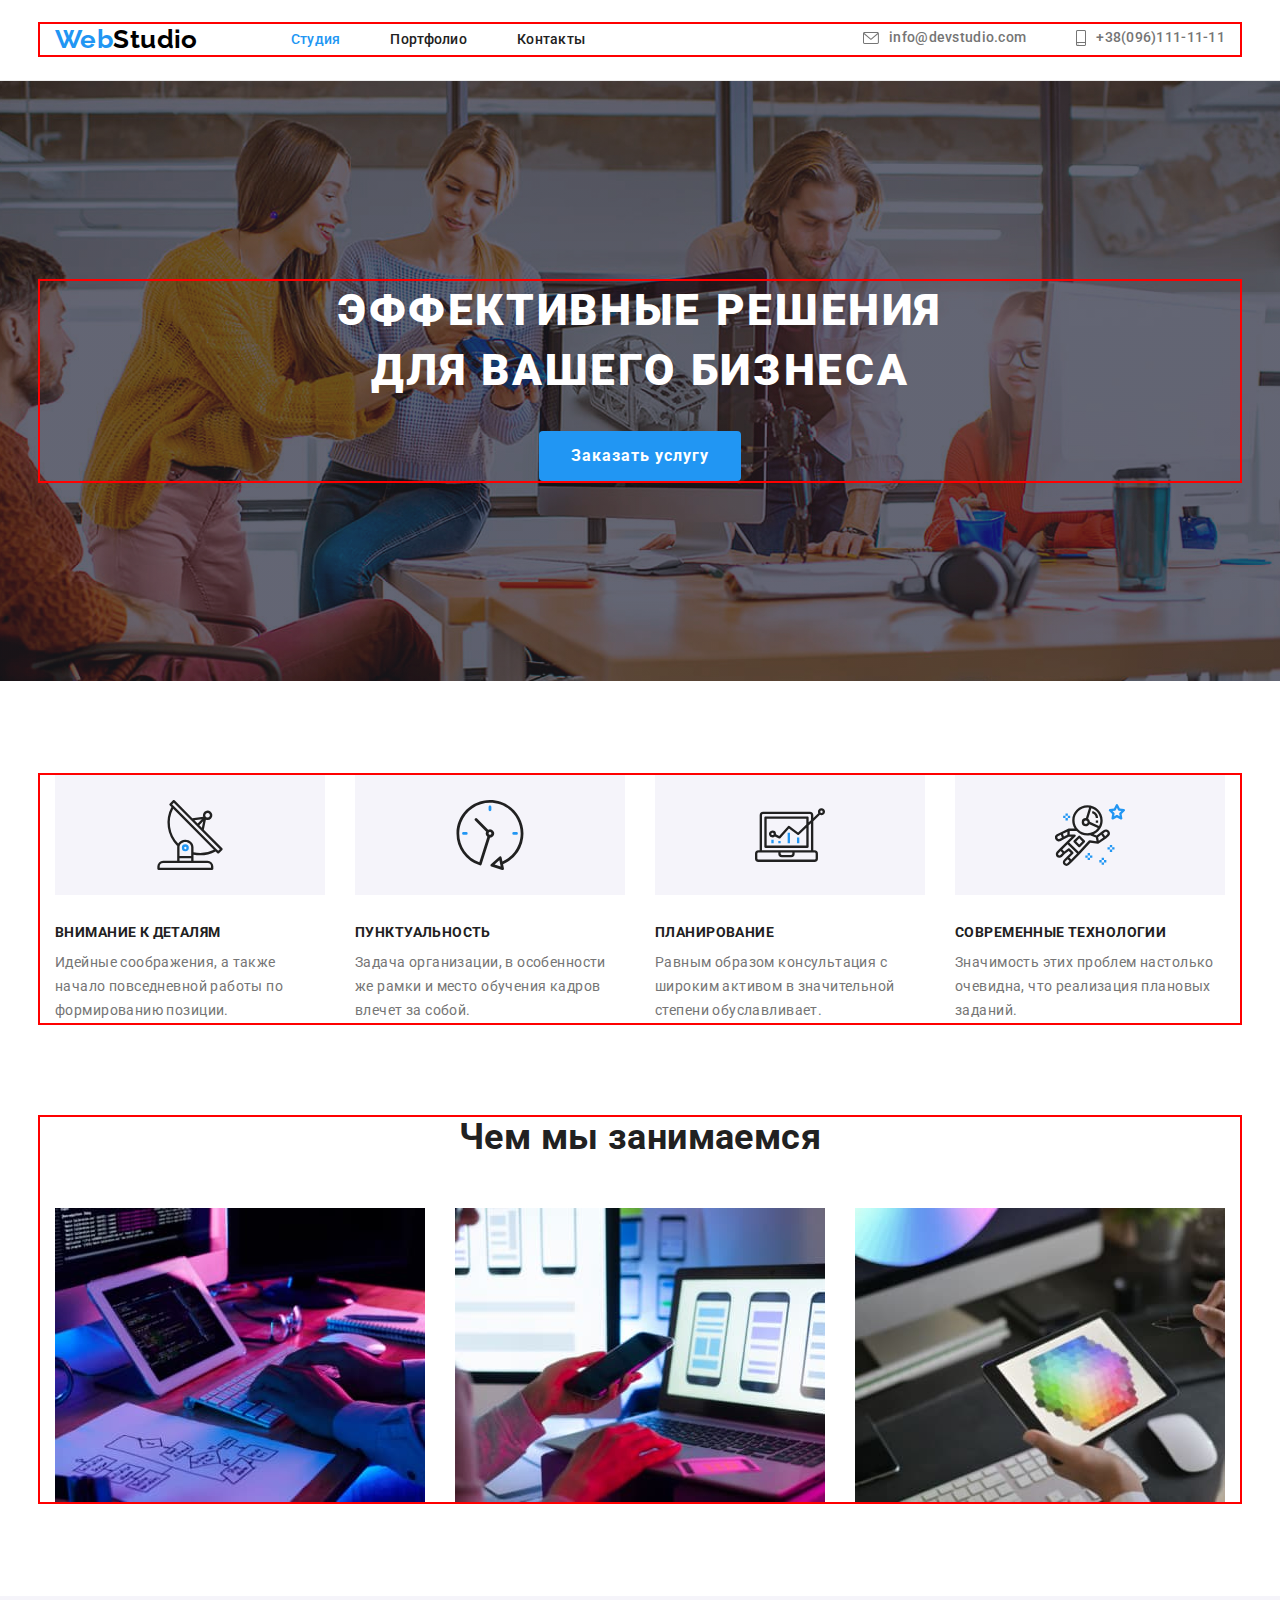
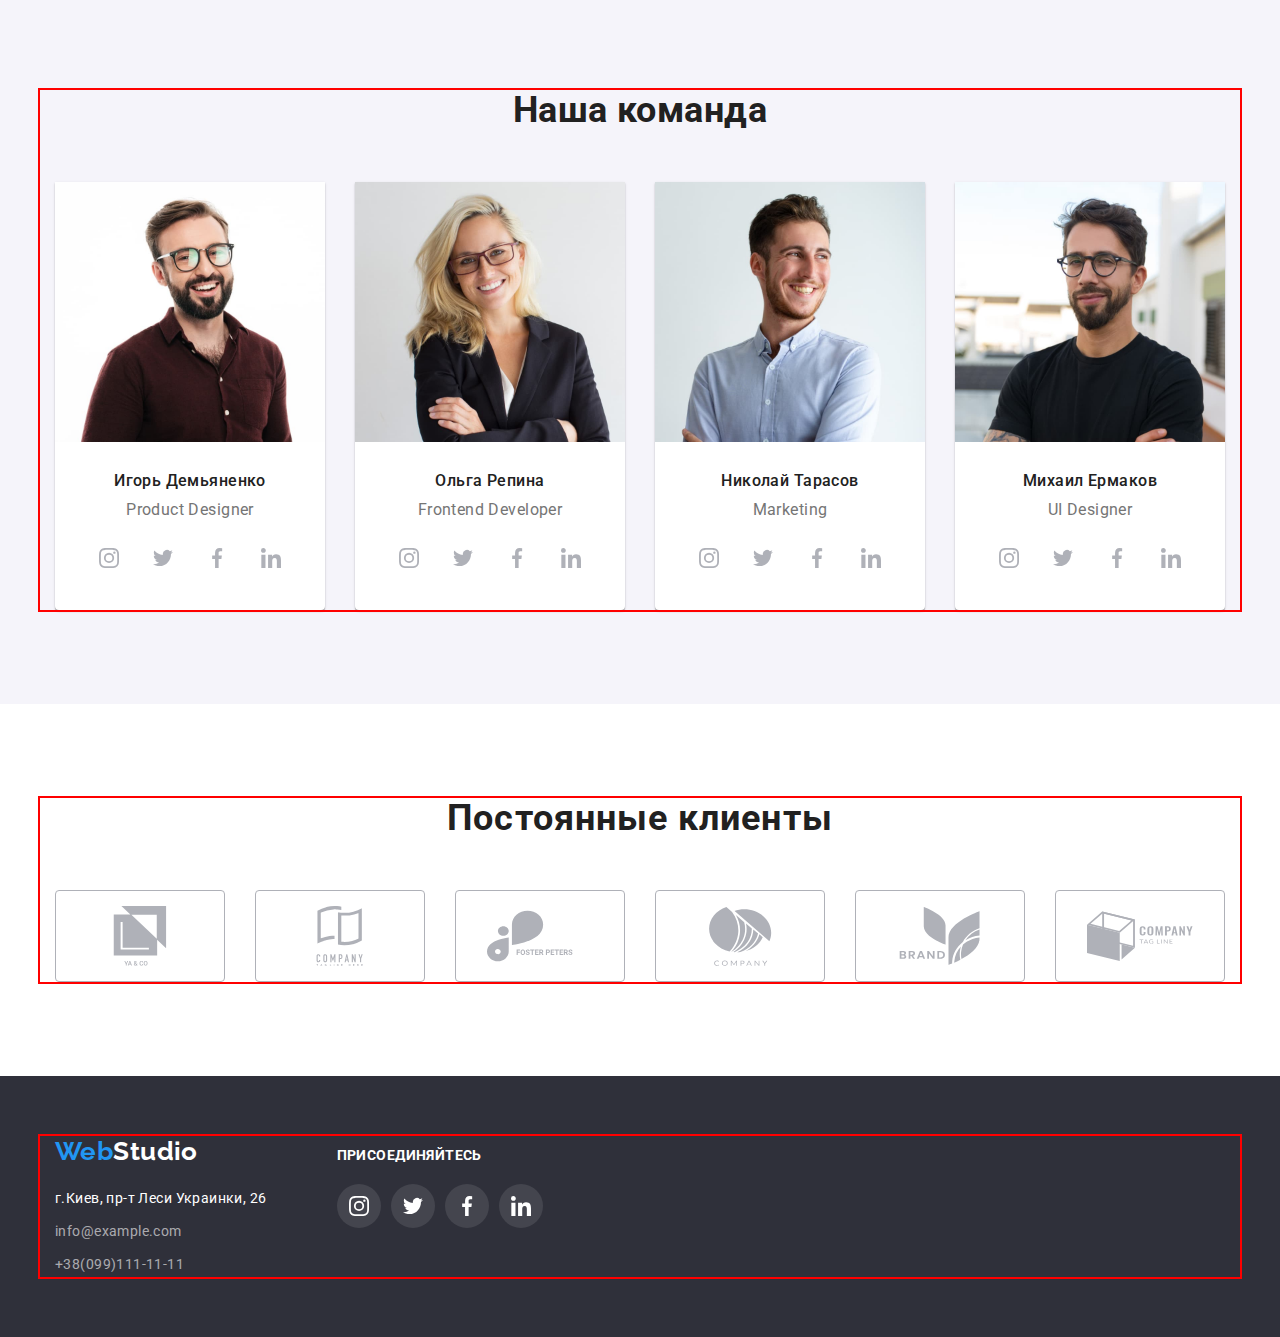
==== index.html @ 7dba8792 "added changes" ====
<!DOCTYPE html>
<html lang="en">
  <head>
    <meta charset="UTF-8" />
    <meta http-equiv="X-UA-Compatible" content="IE=edge" />
    <meta name="viewport" content="width=device-width, initial-scale=1.0" />
    <title>Document</title>
    <link rel="preconnect" href="https://fonts.googleapis.com" />
    <link rel="preconnect" href="https://fonts.gstatic.com" crossorigin />
    <link
      href="https://fonts.googleapis.com/css2?family=Raleway:wght@700&family=Roboto:wght@400;500;700;900&display=swap"
      rel="stylesheet"
    />
    <link
      rel="stylesheet"
      href="https://cdnjs.cloudflare.com/ajax/libs/modern-normalize/1.1.0/modern-normalize.css"
      integrity="sha512-Y0MM+V6ymRKN2zStTqzQ227DWhhp4Mzdo6gnlRnuaNCbc+YN/ZH0sBCLTM4M0oSy9c9VKiCvd4Jk44aCLrNS5Q=="
      crossorigin="anonymous"
      referrerpolicy="no-referrer"
    />
    <link rel="stylesheet" href="./css/styles.css" />
  </head>
  <body>
    <header class="header">
      <div class="header-container container">
        <a href="./index.html" class="header-logo link">
          <span class="part-logo link">Web</span>Studio
        </a>
        <nav class="header-navigation">
          <ul class="nav-site list">
            <li class="nav-item">
              <a href="./index.html" class="nav-link link current">Студия</a>
            </li>
            <li class="nav-item">
              <a href="./portfolio.html" class="nav-link link">Портфолио</a>
            </li>
            <li class="nav-item">
              <a href="./index.html" class="nav-link link">Контакты</a>
            </li>
          </ul>
        </nav>
        <ul class="header-contacts list">
          <li class="contacts-item">
            <a
              href="mailto:info@devstudio.com"
              class="contacts-link header-contacts-icon link"
            >
              <svg class="contacts-icon" width="16" height="12">
                <use href="./images/icons.svg#icon-mail"></use>
              </svg>
              info@devstudio.com
            </a>
          </li>
          <li class="contacts-item">
            <a
              href="tel:+380961111111"
              class="contacts-link header-contacts-icon link"
            >
              <svg class="contacts-icon" width="10" height="16">
                <use href="./images/icons.svg#icon-phone"></use>
              </svg>
              +38(096)111-11-11
            </a>
          </li>
        </ul>
      </div>
    </header>
    <main>
      <section class="hero">
        <div class="container">
          <h1 class="hero-title">Эффективные решения для вашего бизнеса</h1>
          <button class="hero-btn" type="button">Заказать услугу</button>
        </div>
      </section>
      <section class="peculiarities section">
        <div class="container">
          <h2 class="visually-hidden">Наши преимущества</h2>
          <ul class="peculiarities-list list">
            <li class="peculiarities-item icon-antenna">
              <h3 class="peculiarities-title">Внимание к деталям</h3>
              <p class="peculiarities-text">
                Идейные соображения, а также начало повседневной работы по
                формированию позиции.
              </p>
            </li>
            <li class="peculiarities-item icon-clock">
              <h3 class="peculiarities-title">Пунктуальность</h3>
              <p class="peculiarities-text">
                Задача организации, в особенности же рамки и место обучения
                кадров влечет за собой.
              </p>
            </li>
            <li class="peculiarities-item icon-diagram">
              <h3 class="peculiarities-title">Планирование</h3>
              <p class="peculiarities-text">
                Равным образом консультация с широким активом в значительной
                степени обуславливает.
              </p>
            </li>
            <li class="peculiarities-item icon-astronaut">
              <h3 class="peculiarities-title">Современные технологии</h3>
              <p class="peculiarities-text">
                Значимость этих проблем настолько очевидна, что реализация
                плановых заданий.
              </p>
            </li>
          </ul>
        </div>
      </section>
      <section class="process section">
        <div class="container">
          <h2 class="process-title">Чем мы занимаемся</h2>
          <ul class="process-list list">
            <li class="process-item">
              <img src="./images/process1.jpg" alt="process1" width="370" />
            </li>
            <li class="process-item">
              <img src="./images/process2.jpg" alt="process2" width="370" />
            </li>
            <li class="process-item">
              <img src="./images/process3.jpg" alt="process3" width="370" />
            </li>
          </ul>
        </div>
      </section>
      <section class="team section">
        <div class="container">
          <h2 class="team-title">Наша команда</h2>
          <ul class="team-list list">
            <li class="team-item">
              <img
                src="./images/member1.jpg"
                alt="Product Designer"
                width="270"
              />
              <div class="team-wrap">
                <h3 class="team-name">Игорь Демьяненко</h3>
                <p class="team-post">Product Designer</p>
                <ul class="team-soc-list list">
                  <li class="team-soc-item">
                    <a href="" class="team-soc-link link"
                      ><svg class="team-soc-icon" width="20" height="20">
                        <use href="./images/icons.svg#icon-inst"></use>
                      </svg>
                    </a>
                  </li>
                  <li class="team-soc-item">
                    <a href="" class="team-soc-link link">
                      <svg class="team-soc-icon" width="20" height="20">
                        <use href="./images/icons.svg#icon-twit"></use>
                      </svg>
                    </a>
                  </li>
                  <li class="team-soc-item">
                    <a href="" class="team-soc-link link">
                      <svg class="team-soc-icon" width="20" height="20">
                        <use href="./images/icons.svg#icon-fb"></use>
                      </svg>
                    </a>
                  </li>
                  <li class="team-soc-item">
                    <a href="" class="team-soc-link link">
                      <svg class="team-soc-icon" width="20" height="20">
                        <use href="./images/icons.svg#icon-in"></use>
                      </svg>
                    </a>
                  </li>
                </ul>
              </div>
            </li>
            <li class="team-item">
              <img
                src="./images/member2.jpg"
                alt="Frontend Developer"
                width="270"
              />
              <div class="team-wrap">
                <h3 class="team-name">Ольга Репина</h3>
                <p class="team-post">Frontend Developer</p>
                <ul class="team-soc-list list">
                  <li class="team-soc-item">
                    <a href="" class="team-soc-link link">
                      <svg class="team-soc-icon" width="20" height="20">
                        <use href="./images/icons.svg#icon-inst"></use>
                      </svg>
                    </a>
                  </li>
                  <li class="team-soc-item">
                    <a href="" class="team-soc-link link">
                      <svg class="team-soc-icon" width="20" height="20">
                        <use href="./images/icons.svg#icon-twit"></use>
                      </svg>
                    </a>
                  </li>
                  <li class="team-soc-item">
                    <a href="" class="team-soc-link link">
                      <svg class="team-soc-icon" width="20" height="20">
                        <use href="./images/icons.svg#icon-fb"></use>
                      </svg>
                    </a>
                  </li>
                  <li class="team-soc-item">
                    <a href="" class="team-soc-link link">
                      <svg class="team-soc-icon" width="20" height="20">
                        <use href="./images/icons.svg#icon-in"></use>
                      </svg>
                    </a>
                  </li>
                </ul>
              </div>
            </li>
            <li class="team-item">
              <img src="./images/member3.jpg" alt="Marketing" />
              <div class="team-wrap">
                <h3 class="team-name">Николай Тарасов</h3>
                <p class="team-post">Marketing</p>
                <ul class="team-soc-list list">
                  <li class="team-soc-item">
                    <a href="" class="team-soc-link link">
                      <svg class="team-soc-icon" width="20" height="20">
                        <use href="./images/icons.svg#icon-inst"></use>
                      </svg>
                    </a>
                  </li>
                  <li class="team-soc-item">
                    <a href="" class="team-soc-link link">
                      <svg class="team-soc-icon" width="20" height="20">
                        <use href="./images/icons.svg#icon-twit"></use>
                      </svg>
                    </a>
                  </li>
                  <li class="team-soc-item">
                    <a href="" class="team-soc-link link">
                      <svg class="team-soc-icon" width="20" height="20">
                        <use href="./images/icons.svg#icon-fb"></use>
                      </svg>
                    </a>
                  </li>
                  <li class="team-soc-item">
                    <a href="" class="team-soc-link link">
                      <svg class="team-soc-icon" width="20" height="20">
                        <use href="./images/icons.svg#icon-in"></use>
                      </svg>
                    </a>
                  </li>
                </ul>
              </div>
            </li>
            <li class="team-item">
              <img src="./images/member4.jpg" alt="UI Designer" />
              <div class="team-wrap">
                <h3 class="team-name">Михаил Ермаков</h3>
                <p class="team-post">UI Designer</p>
                <ul class="team-soc-list list">
                  <li class="team-soc-item">
                    <a href="" class="team-soc-link link">
                      <svg class="team-soc-icon" width="20" height="20">
                        <use href="./images/icons.svg#icon-inst"></use>
                      </svg>
                    </a>
                  </li>
                  <li class="team-soc-item">
                    <a href="" class="team-soc-link link">
                      <svg class="team-soc-icon" width="20" height="20">
                        <use href="./images/icons.svg#icon-twit"></use>
                      </svg>
                    </a>
                  </li>
                  <li class="team-soc-item">
                    <a href="" class="team-soc-link link">
                      <svg class="team-soc-icon" width="20" height="20">
                        <use href="./images/icons.svg#icon-fb"></use>
                      </svg>
                    </a>
                  </li>
                  <li class="team-soc-item">
                    <a href="" class="team-soc-link link">
                      <svg class="team-soc-icon" width="20" height="20">
                        <use href="./images/icons.svg#icon-in"></use>
                      </svg>
                    </a>
                  </li>
                </ul>
              </div>
            </li>
          </ul>
        </div>
      </section>
      <section class="clients section">
        <div class="container">
          <h2 class="clients-title">Постоянные клиенты</h2>
          <ul class="clients-list list">
            <li class="clients-item">
              <a href="" class="clients-link link">
                <svg class="clients-icon" width="106" height="60">
                  <use href="./images/icons.svg#icon-comp1"></use>
                </svg>
              </a>
            </li>
            <li class="clients-item">
              <a href="" class="clients-link link">
                <svg class="clients-icon" width="106" height="60">
                  <use href="./images/icons.svg#icon-comp2"></use>
                </svg>
              </a>
            </li>
            <li class="clients-item">
              <a href="" class="clients-link link">
                <svg class="clients-icon" width="106" height="60">
                  <use href="./images/icons.svg#icon-comp3"></use>
                </svg>
              </a>
            </li>
            <li class="clients-item">
              <a href="" class="clients-link link">
                <svg class="clients-icon" width="106" height="60">
                  <use href="./images/icons.svg#icon-comp4"></use>
                </svg>
              </a>
            </li>
            <li class="clients-item">
              <a href="" class="clients-link link">
                <svg class="clients-icon" width="106" height="60">
                  <use href="./images/icons.svg#icon-comp5"></use>
                </svg>
              </a>
            </li>
            <li class="clients-item">
              <a href="" class="clients-link link">
                <svg class="clients-icon" width="106" height="60">
                  <use href="./images/icons.svg#icon-comp6"></use>
                </svg>
              </a>
            </li>
          </ul>
        </div>
      </section>
    </main>
    <footer class="footer">
      <div class="footer-container container">
        <div class="footer-container-address">
          <a href="./index.html" class="footer-logo link"
            ><span class="part-logo link">Web</span>Studio</a
          >
          <address class="footer-adress">
            <ul class="footer-list list">
              <li class="footer-item">
                <a
                  href="https://goo.gl/maps/v1KAyS35C7DuLcZs7"
                  target="_blank"
                  rel="noopener nofollow noreferrer"
                  class="footer-map link"
                  >г.Киев, пр-т Леси Украинки, 26
                </a>
              </li>
              <li class="footer-item">
                <a href="mailto:info@example.com" class="footer-contacts link"
                  >info@example.com</a
                >
              </li>
              <li class="footer-item">
                <a href="tel:+380991111111" class="footer-contacts link"
                  >+38(099)111-11-11</a
                >
              </li>
            </ul>
          </address>
        </div>
        <div class="">
          <p class="footer-soc-title">присоединяйтесь</p>
          <ul class="footer-soc-list list">
            <li class="footer-soc-item">
              <a href="" class="footer-soc-link link">
                <svg class="footer-soc-icon" width="20" height="20">
                  <use href="./images/icons.svg#icon-inst"></use>
                </svg>
              </a>
            </li>
            <li class="footer-soc-item">
              <a href="" class="footer-soc-link link">
                <svg class="footer-soc-icon" width="20" height="20">
                  <use href="./images/icons.svg#icon-twit"></use>
                </svg>
              </a>
            </li>
            <li class="footer-soc-item">
              <a href="" class="footer-soc-link link">
                <svg class="footer-soc-icon" width="20" height="20">
                  <use href="./images/icons.svg#icon-fb"></use>
                </svg>
              </a>
            </li>
            <li class="footer-soc-item">
              <a href="" class="footer-soc-link link">
                <svg class="footer-soc-icon" width="20" height="20">
                  <use href="./images/icons.svg#icon-in"></use>
                </svg>
              </a>
            </li>
          </ul>
        </div>
      </div>
    </footer>
  </body>
</html>
---- css/styles.css ----
:root {
  --text-color: #757575;
  --logo-color: #000000;
  --title-color: #212121;
  --accent-color: #2196f3;
  --border-color: #eeeeee;
  --line-color: #ececec;
  --contacts-footer-color: rgba(255, 255, 255, 0.6);
  --special-text-color: #ffffff;
  --footer-background: #2f303a;
  --secondary-background: #f5f4fa;
  --accent-background: #188ce8;
  --hero-background: #c4c4c4;
  --icon-color: #afb1b8;
  --icon-footer-background: rgba(255, 255, 255, 0.1);
}

body {
  font-family: "Roboto", sans-serif;
  color: var(--title-color);
  background-color: var(--special-text-color);
  font-size: 14px;
  letter-spacing: 0.03em;
}
h1,
h2,
h3,
h4,
h5,
h6,
p {
  margin: 0;
}
ul {
  margin: 0;
  padding: 0;
}
img {
  display: block;
  max-width: 100%;
  height: auto;
}
button {
  display: block;
  margin: 0 auto;
  cursor: pointer;
  border: none;
  border-radius: 4px;
}
.section {
  padding-bottom: 94px;
  padding-top: 94px;
}
.container {
  width: 1200px;
  padding: 0 15px;
  margin: 0 auto;
  outline: 2px solid red;
}
.list {
  list-style: none;
  padding-left: 0;
  margin: 0;
}
.link {
  text-decoration: none;
}

.visually-hidden {
  position: absolute;
  width: 1px;
  height: 1px;
  margin: -1px;
  border: 0;
  padding: 0;

  white-space: nowrap;
  clip-path: inset(100%);
  clip: rect(0 0 0 0);
  overflow: hidden;
}

/* -----------------------Header-------------------- */
.header {
  border-bottom: 1px solid var(--line-color);
  padding-bottom: 25px;
  padding-top: 24px;
}
.header-container {
  display: flex;
  align-items: center;
}
.header-logo {
  margin-right: 93px;
  font-family: "Raleway";
  font-weight: 700;
  font-size: 26px;
  line-height: 1.19;
  color: var(--logo-color);
}
.part-logo {
  color: var(--accent-color);
}
.nav-site {
  display: flex;
}
.nav-item:not(:last-child) {
  margin-right: 50px;
}
.nav-link {
  font-weight: 500;
  line-height: 1.14;
  letter-spacing: 0.02em;
  color: var(--title-color);
}
.nav-link:hover,
.nav-link:focus {
  color: var(--accent-color);
}
.current {
  color: var(--accent-color);
}
.header-contacts {
  display: flex;
  margin-left: auto;
}
.contacts-item:not(:last-child) {
  margin-right: 50px;
}
.contacts-link {
  display: inline-flex;
  gap: 10px;
  align-items: center;
  font-weight: 500;
  line-height: 1.14;
  letter-spacing: 0.02em;
  color: var(--text-color);
}
.contacts-link:hover,
.contacts-link:focus {
  color: var(--accent-color);
}
.contacts-icon {
  fill: currentColor;
}
/* ----------------------Hero--------------------- */
.hero {
  background: var(--hero-background);
  background-image: linear-gradient(
      rgba(47, 48, 58, 0.4),
      rgba(47, 48, 58, 0.4)
    ),
    url(../images/hero-bg.jpg);
  max-width: 1600px;
  height: 600px;
  margin: 0 auto;
  background-repeat: no-repeat;
  background-size: cover;
  background-position: center;
  padding-bottom: 200px;
  padding-top: 200px;
}
.hero-title {
  font-weight: 900;
  font-size: 44px;
  line-height: 1.36;
  text-align: center;
  letter-spacing: 0.06em;
  text-transform: uppercase;
  color: var(--special-text-color);
  width: 696px;
  margin: 0 auto;
  margin-bottom: 30px;
}
.hero-btn {
  font-family: inherit;
  font-weight: 700;
  font-size: 16px;
  line-height: 1.87;
  display: flex;
  align-items: center;
  text-align: center;
  letter-spacing: 0.06em;
  cursor: pointer;
  color: var(--special-text-color);
  background: var(--accent-color);
  padding: 10px 32px;
}
.hero-btn:hover,
.hero-btn:focus {
  background: var(--accent-background);
}
/* -----------------------------Peculiarities-------------------------------- */
.peculiarities-list {
  display: flex;
}
.peculiarities-item:not(:last-child) {
  margin-right: 30px;
}
.peculiarities-item::before {
  content: "";
  display: block;
  margin-bottom: 30px;
  height: 120px;
  background-repeat: no-repeat;
  background-position: center;
  background-color: #f5f4fa;
}
.icon-antenna::before {
  background-image: url(../images/antenna.svg);
}
.icon-clock::before {
  background-image: url(../images/clock.svg);
}
.icon-diagram::before {
  background-image: url(../images/diagram.svg);
}
.icon-astronaut::before {
  background-image: url(../images/astronaut.svg);
}
.peculiarities-title {
  font-weight: 700;
  font-size: 14px;
  line-height: 1.14;
  text-transform: uppercase;
  margin-bottom: 10px;
}
.peculiarities-text {
  max-width: 270px;
  line-height: 1.71;
  color: var(--text-color);
}
/* --------------------------------Process------------------------------- */
.process {
  padding-top: 0;
}
.process-list {
  display: flex;
}
.process-item:not(:last-child) {
  margin-right: 30px;
}
.process-title {
  font-weight: 700;
  font-size: 36px;
  line-height: 1.16;
  text-align: center;
  margin-bottom: 50px;
}
/* ---------------------------------Team----------------------------------- */
.team {
  background: var(--secondary-background);
}
.team-list {
  display: flex;
  column-gap: 30px;
  margin: 0 auto;
}
.team-title {
  font-weight: 700;
  font-size: 36px;
  line-height: 1.16;
  text-align: center;
  margin-bottom: 50px;
}
.team-item {
  width: 270px;
  background-color: var(--special-text-color);
  box-shadow: 0px 1px 3px rgba(0, 0, 0, 0.12), 0px 1px 1px rgba(0, 0, 0, 0.14),
    0px 2px 1px rgba(0, 0, 0, 0.2);
  border-radius: 0px 0px 4px 4px;
}
.team-name {
  font-weight: 500;
  font-size: 16px;
  line-height: 1.18;
  text-align: center;
  margin-bottom: 10px;
}
.team-post {
  font-size: 16px;
  line-height: 1.18;
  text-align: center;
  color: var(--text-color);
  margin-bottom: 16px;
}
.team-wrap {
  padding-top: 30px;
  padding-bottom: 30px;
}
.team-soc-list {
  display: flex;
  justify-content: center;
  gap: 10px;
}
.team-soc-link {
  width: 44px;
  height: 44px;
  border-radius: 50%;
  display: flex;
  align-items: center;
  background-color: var(--special-text-color);
  justify-content: center;
  color: var(--icon-color);
  /* fill: var(--icon-color); */
}
.team-soc-icon {
  fill: currentColor;
}
.team-soc-link:hover,
.team-soc-link:focus {
  color: var(--special-text-color);
  background-color: var(--accent-color);
}
/* .team-soc-link:hover .team-soc-icon,
.team-soc-link:focus .team-soc-icon {
  fill: #fff;
} */
/* ------------------------------------------Clients---------------------------------------- */
.clients-title {
  font-weight: 700;
  font-size: 36px;
  line-height: 1.16em;
  text-align: center;
  letter-spacing: 0.03em;
  margin-bottom: 50px;
}
.clients-list {
  display: flex;
  justify-content: center;
  gap: 30px;
}
.clients-link {
  width: 170px;
  height: 92px;
  display: flex;
  align-items: center;
  background-color: var(--special-text-color);
  justify-content: center;
  color: var(--icon-color);
  /* fill: var(--icon-color); */
  border: 1px solid #afb1b8;
  border-radius: 4px;
}
.clients-icon {
  fill: currentColor;
}
.clients-link:hover,
.clients-link:focus {
  color: var(--accent-color);
  border: 1px solid #2196f3;
}
/* -----------------------------------------Portfolio---------------------------------------- */
.portfolio-filter {
  display: flex;
  justify-content: center;
  margin-bottom: 50px;
  column-gap: 8px;
}
.portfolio-list {
  display: flex;
  gap: 30px;
  flex-wrap: wrap;
}
.portfolio-btn {
  font-family: inherit;
  font-weight: 500;
  font-size: 16px;
  line-height: 1.62;
  letter-spacing: 0.03em;
  text-align: center;
  cursor: pointer;
  border: none;
  border-radius: 4px;
  color: var(--title-color);
  background: var(--secondary-background);
  padding: 6px 22px;
}
.portfolio-btn:hover,
.portfolio-btn:focus {
  background: var(--accent-color);
  color: var(--special-text-color);
  box-shadow: 0px 3px 1px rgba(0, 0, 0, 0.1), 0px 1px 2px rgba(0, 0, 0, 0.08),
    0px 2px 2px rgba(0, 0, 0, 0.12);
}
.portfolio-wrap {
  padding: 20px 24px;
  border: 1px solid var(--border-color);
  border-top: none;
}
.portfolio-link {
  width: 370px;
  display: block;
}
.portfolio-link:hover,
.portfolio-link:focus {
  box-shadow: 0px 1px 1px rgba(0, 0, 0, 0.12), 0px 4px 4px rgba(0, 0, 0, 0.06),
    1px 4px 6px rgba(0, 0, 0, 0.16);
}
/* .portfolio-item {
  width: 370px;
}
.portfolio-item:hover,
.portfolio-item:focus {
  box-shadow: 0px 1px 1px rgba(0, 0, 0, 0.12), 0px 4px 4px rgba(0, 0, 0, 0.06),
    1px 4px 6px rgba(0, 0, 0, 0.16);
} */
.portfolio-title {
  margin-bottom: 4px;
  font-weight: 700;
  font-size: 18px;
  line-height: 2;
  letter-spacing: 0.06em;
  color: var(--title-color);
}
.portfolio-text {
  font-size: 16px;
  line-height: 1.87;
  color: var(--text-color);
}
/* ------------------------------------------Footer-------------------------------------- */
.footer {
  background: var(--footer-background);
  padding-bottom: 60px;
  padding-top: 60px;
}
.footer-logo {
  font-family: "Raleway", sans-serif;
  font-weight: 700;
  font-size: 26px;
  line-height: 1.2;
  color: var(--special-text-color);
}
.footer-adress {
  font-style: normal;
  margin-top: 20px;
}
.footer-item:not(:last-child) {
  margin-bottom: 9px;
}
.footer-map {
  color: var(--special-text-color);
  line-height: 1.71;
}
.footer-map:hover,
.footer-map:focus {
  color: var(--accent-color);
}
.footer-contacts {
  color: var(--contacts-footer-color);
  line-height: 1.71;
}
.footer-contacts:hover,
.footer-contacts:focus {
  color: var(--accent-color);
}
.footer-container {
  display: flex;
  align-items: baseline;
}
.footer-container-address {
  margin-right: 70px;
}
.footer-soc-title {
  margin-bottom: 20px;
  font-weight: 700;
  line-height: 1.14em;
  text-transform: uppercase;
  color: #ffffff;
}
.footer-soc-list {
  display: flex;
  justify-content: center;
  gap: 10px;
}
.footer-soc-link {
  width: 44px;
  height: 44px;
  border-radius: 50%;
  display: flex;
  align-items: center;
  background-color: var(--icon-footer-background);
  justify-content: center;
  fill: var(--special-text-color);
}
.footer-soc-link:hover,
.footer-soc-link:focus {
  background-color: var(--accent-color);
}
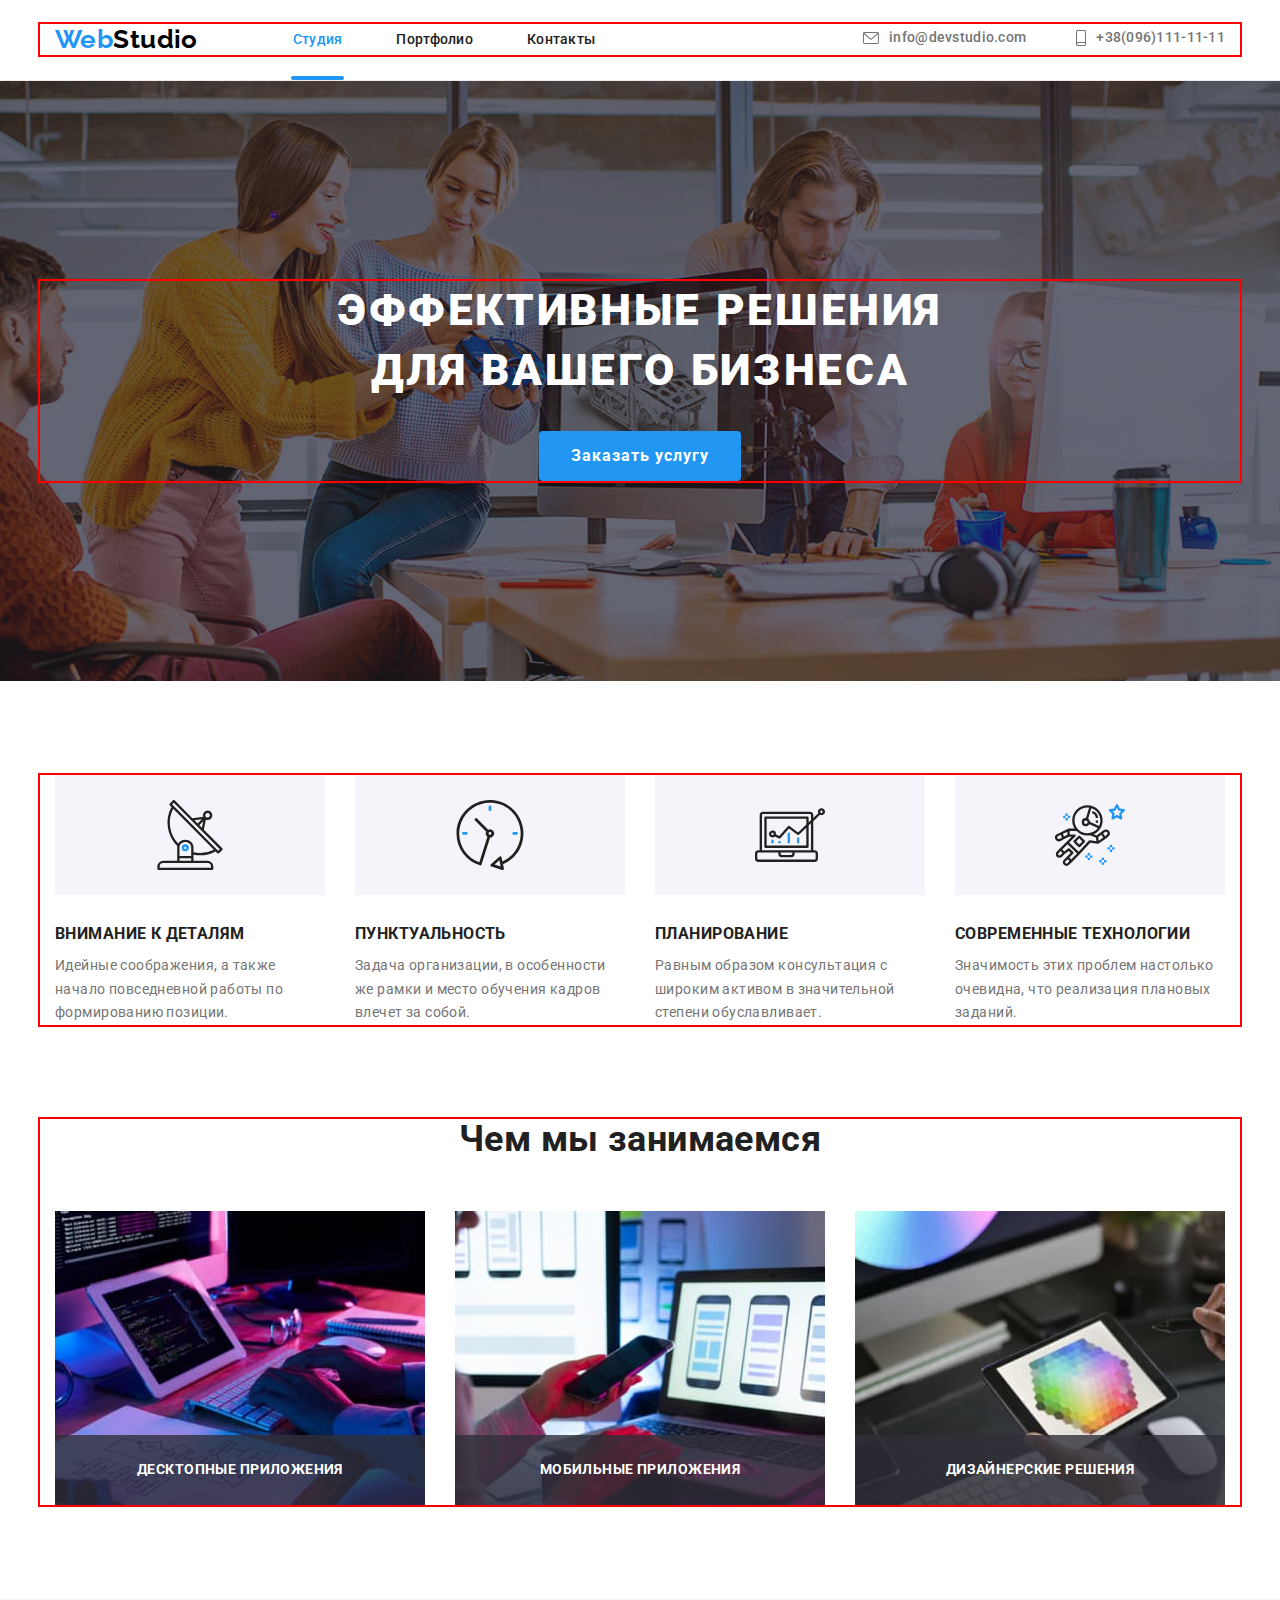
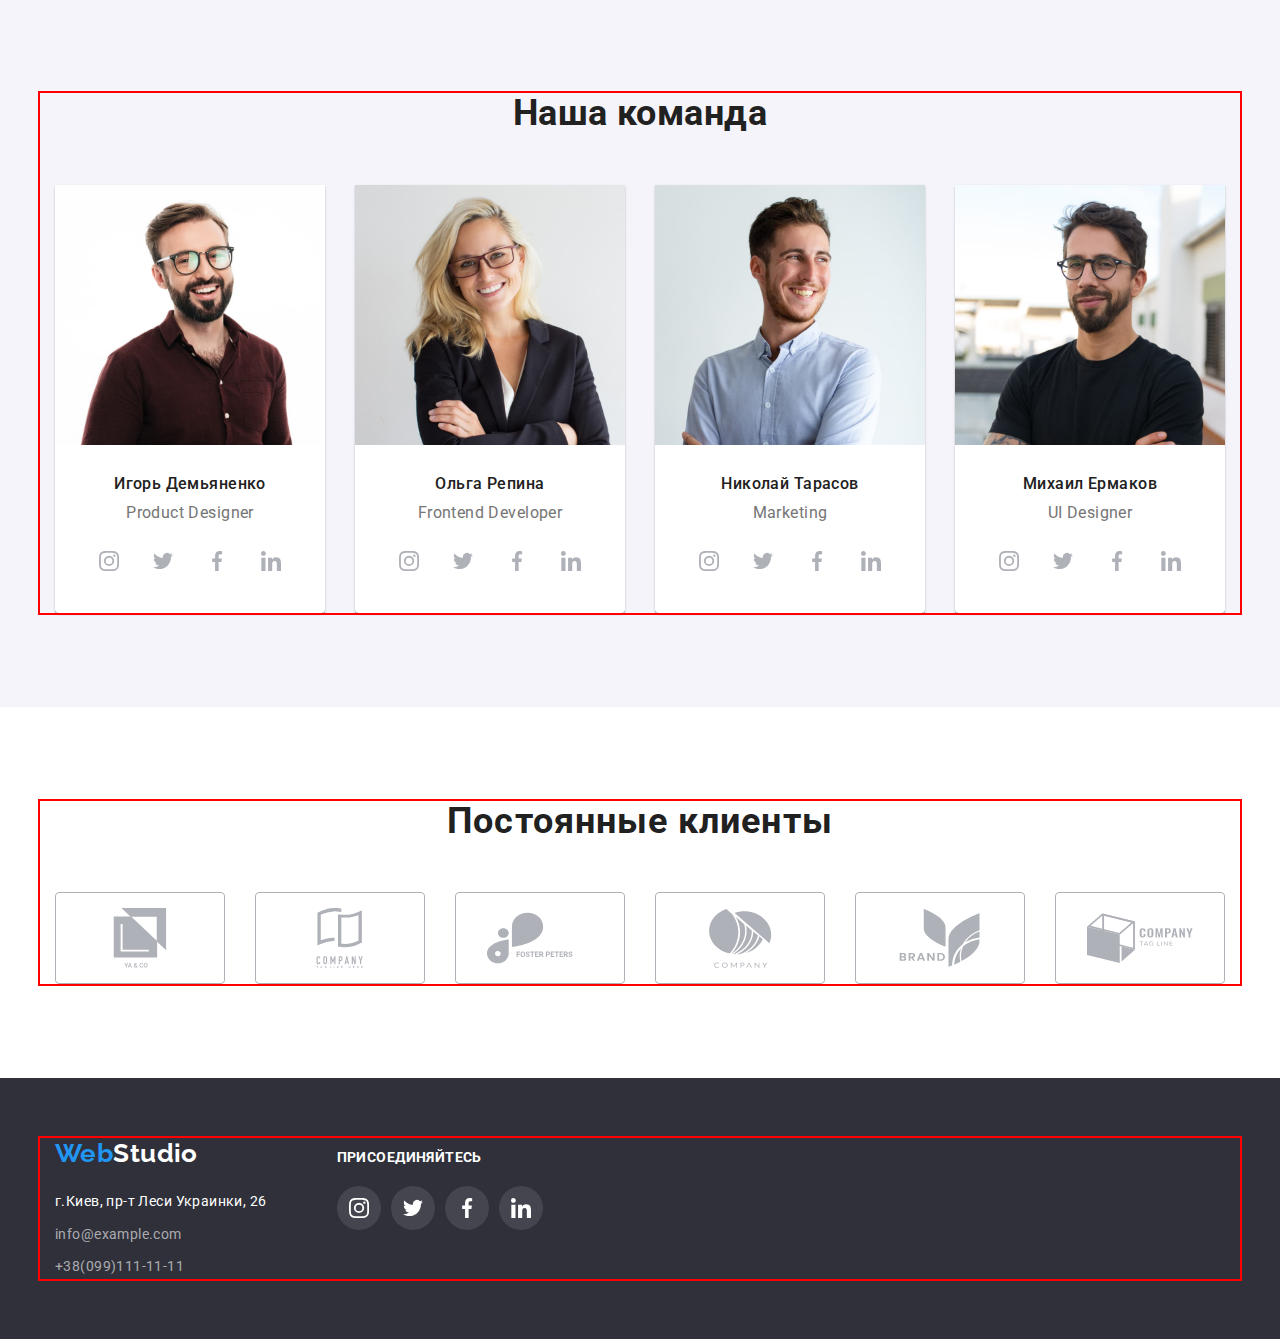
==== commit 455fc02c: "added changes" ====
--- a/index.html
+++ b/index.html
@@ -68,8 +68,19 @@
     <main>
       <section class="hero">
         <div class="container">
-          <h1 class="hero-title">Эффективные решения для вашего бизнеса</h1>
-          <button class="hero-btn" type="button">Заказать услугу</button>
+            <h1 class="hero-title">Эффективные решения для вашего бизнеса</h1>
+            <button class="hero-btn" type="button" data-modal-open>Заказать услугу</button>
+            <div class="backdrop is-hidden" data-modal>
+              <div class="modal">
+                <p>Lorem, ipsum dolor sit amet consectetur adipisicing elit. Mollitia, quam?</p>
+                <button class="modal-btn" data-modal-close>
+                  <svg class="modal-exit-icon" height="18" width="18">
+                    <use href="./images/icons.svg#icon-cross"></use>
+                  </svg>
+                </button>
+              </div>
+            </div>
+          </div>
         </div>
       </section>
       <section class="peculiarities section">
@@ -113,12 +124,21 @@
           <ul class="process-list list">
             <li class="process-item">
               <img src="./images/process1.jpg" alt="process1" width="370" />
+              <div class="process-text">
+                <p class="process-text-img">Десктопные приложения</p>
+              </div>
             </li>
             <li class="process-item">
               <img src="./images/process2.jpg" alt="process2" width="370" />
+              <div class="process-text">
+                <p class="process-text-img">Мобильные приложения</p>
+              </div>
             </li>
             <li class="process-item">
               <img src="./images/process3.jpg" alt="process3" width="370" />
+              <div class="process-text">
+                <p class="process-text-img">Дизайнерские решения</p>
+              </div>
             </li>
           </ul>
         </div>
@@ -401,5 +421,6 @@
         </div>
       </div>
     </footer>
+    <script src="./js/modal.js"></script>
   </body>
 </html>
--- a/css/styles.css
+++ b/css/styles.css
@@ -13,6 +13,8 @@
   --hero-background: #c4c4c4;
   --icon-color: #afb1b8;
   --icon-footer-background: rgba(255, 255, 255, 0.1);
+  --backdrop-color: rgba(0, 0, 0, 0.2);
+  --overlay-background: rgba(33, 150, 243, 0.9);
 }
 
 body {
@@ -108,10 +110,14 @@
   margin-right: 50px;
 }
 .nav-link {
+  position: relative;
+  padding: 32px 2px;
   font-weight: 500;
   line-height: 1.14;
   letter-spacing: 0.02em;
   color: var(--title-color);
+
+  transition: color 250ms cubic-bezier(0.4, 0, 0.2, 1);
 }
 .nav-link:hover,
 .nav-link:focus {
@@ -119,6 +125,18 @@
 }
 .current {
   color: var(--accent-color);
+}
+.current::after {
+  content: "";
+  display: block;
+  position: absolute;
+  bottom: -1px;
+  left: 0;
+  width: 100%;
+  height: 4px;
+  border-radius: 2px;
+  margin-top: 28px;
+  background-color: currentColor;
 }
 .header-contacts {
   display: flex;
@@ -135,6 +153,8 @@
   line-height: 1.14;
   letter-spacing: 0.02em;
   color: var(--text-color);
+
+  transition: color 250ms cubic-bezier(0.4, 0, 0.2, 1);
 }
 .contacts-link:hover,
 .contacts-link:focus {
@@ -160,6 +180,52 @@
   padding-bottom: 200px;
   padding-top: 200px;
 }
+.backdrop {
+  position: fixed;
+  top: 0;
+  left: 0;
+  width: 100%;
+  height: 100%;
+  background-color: var(--backdrop-color);
+
+  opacity: 1;
+  visibility: visible;
+  transition: opacity 300ms cubic-bezier(0.4, 0, 0.2, 1),
+    visability 250ms cubic-bezier(0.4, 0, 0.2, 1),
+    transform 250ms cubic-bezier(0.4, 0, 0.2, 1);
+}
+.backdrop.is-hidden {
+  opacity: 0;
+  pointer-events: none;
+  visibility: hidden;
+}
+.backdrop.is-hidden .modal {
+  transform: translate(-50%, -50%) scale(1.1);
+}
+.modal {
+  position: absolute;
+  top: 50%;
+  left: 50%;
+  min-width: 530px;
+  min-height: 580px;
+  padding: 15px;
+  transform: translate(-50%, -50%) scale(1);
+  transition: transform 250ms cubic-bezier(0.4, 0, 0.2, 1);
+  background-color: var(--special-text-color);
+  border-radius: 4px;
+}
+.modal-btn {
+  position: absolute;
+  display: flex;
+  top: 8px;
+  right: 8px;
+  width: 30px;
+  height: 30px;
+  align-items: center;
+  border-radius: 50%;
+  background: var(--special-text-color);
+  border: 1px solid rgba(0, 0, 0, 0.1);
+}
 .hero-title {
   font-weight: 900;
   font-size: 44px;
@@ -183,8 +249,11 @@
   letter-spacing: 0.06em;
   cursor: pointer;
   color: var(--special-text-color);
-  background: var(--accent-color);
+  background-color: var(--accent-color);
   padding: 10px 32px;
+
+  transition: background-color 250ms cubic-bezier(0.4, 0, 0.2, 1),
+    color 250ms cubic-bezier(0.4, 0, 0.2, 1);
 }
 .hero-btn:hover,
 .hero-btn:focus {
@@ -204,7 +273,7 @@
   height: 120px;
   background-repeat: no-repeat;
   background-position: center;
-  background-color: #f5f4fa;
+  background-color: var(--secondary-background);
 }
 .icon-antenna::before {
   background-image: url(../images/antenna.svg);
@@ -220,7 +289,6 @@
 }
 .peculiarities-title {
   font-weight: 700;
-  font-size: 14px;
   line-height: 1.14;
   text-transform: uppercase;
   margin-bottom: 10px;
@@ -237,15 +305,33 @@
 .process-list {
   display: flex;
 }
+.process-title {
+  font-weight: 700;
+  font-size: 36px;
+  line-height: 1.16;
+  text-align: center;
+  margin-bottom: 50px;
+}
+.process-item {
+  position: relative;
+}
 .process-item:not(:last-child) {
   margin-right: 30px;
 }
-.process-title {
-  font-weight: 700;
-  font-size: 36px;
-  line-height: 1.16;
-  text-align: center;
-  margin-bottom: 50px;
+.process-text {
+  position: absolute;
+  bottom: 0;
+  width: 370px;
+  height: 70px;
+  background-color: rgba(47, 48, 58, 0.8);
+}
+.process-text-img {
+  margin-top: 27px;
+  font-weight: 700;
+  line-height: 1.14;
+  text-align: center;
+  text-transform: uppercase;
+  color: var(--special-text-color);
 }
 /* ---------------------------------Team----------------------------------- */
 .team {
@@ -302,6 +388,9 @@
   background-color: var(--special-text-color);
   justify-content: center;
   color: var(--icon-color);
+
+  transition: background-color 250ms cubic-bezier(0.4, 0, 0.2, 1),
+    color 250ms cubic-bezier(0.4, 0, 0.2, 1);
   /* fill: var(--icon-color); */
 }
 .team-soc-icon {
@@ -339,8 +428,10 @@
   justify-content: center;
   color: var(--icon-color);
   /* fill: var(--icon-color); */
-  border: 1px solid #afb1b8;
+  border: 1px solid var(--icon-color);
   border-radius: 4px;
+
+  transition: color 250ms cubic-bezier(0.4, 0, 0.2, 1);
 }
 .clients-icon {
   fill: currentColor;
@@ -348,7 +439,7 @@
 .clients-link:hover,
 .clients-link:focus {
   color: var(--accent-color);
-  border: 1px solid #2196f3;
+  border: 1px solid var(--accent-color);
 }
 /* -----------------------------------------Portfolio---------------------------------------- */
 .portfolio-filter {
@@ -373,8 +464,11 @@
   border: none;
   border-radius: 4px;
   color: var(--title-color);
-  background: var(--secondary-background);
+  background-color: var(--secondary-background);
   padding: 6px 22px;
+
+  transition: background-color 250ms cubic-bezier(0.4, 0, 0.2, 1),
+    color 250ms cubic-bezier(0.4, 0, 0.2, 1);
 }
 .portfolio-btn:hover,
 .portfolio-btn:focus {
@@ -388,10 +482,38 @@
   border: 1px solid var(--border-color);
   border-top: none;
 }
+.portfolio-box {
+  position: relative;
+  overflow: hidden;
+}
+.portfolio-overlay {
+  position: absolute;
+  top: 0;
+  left: 0;
+  height: 100%;
+  margin: 0;
+
+  padding: 63px 24px;
+  font-size: 18px;
+  line-height: 1.6;
+
+  color: var(--special-text-color);
+  background-color: var(--overlay-background);
+
+  transform: translateY(100%);
+  transition: transform 250ms cubic-bezier(0.4, 0, 0.2, 1);
+}
+.portfolio-box:hover .portfolio-overlay {
+  height: 294px;
+  transform: translateY(0);
+}
 .portfolio-link {
   width: 370px;
   display: block;
-}
+
+  transition: box-shadow 250ms cubic-bezier(0.4, 0, 0.2, 1);
+}
+
 .portfolio-link:hover,
 .portfolio-link:focus {
   box-shadow: 0px 1px 1px rgba(0, 0, 0, 0.12), 0px 4px 4px rgba(0, 0, 0, 0.06),
@@ -441,6 +563,8 @@
 .footer-map {
   color: var(--special-text-color);
   line-height: 1.71;
+
+  transition: color 250ms cubic-bezier(0.4, 0, 0.2, 1);
 }
 .footer-map:hover,
 .footer-map:focus {
@@ -449,6 +573,8 @@
 .footer-contacts {
   color: var(--contacts-footer-color);
   line-height: 1.71;
+
+  transition: color 250ms cubic-bezier(0.4, 0, 0.2, 1);
 }
 .footer-contacts:hover,
 .footer-contacts:focus {
@@ -482,6 +608,9 @@
   background-color: var(--icon-footer-background);
   justify-content: center;
   fill: var(--special-text-color);
+
+  transition: background-color 250ms cubic-bezier(0.4, 0, 0.2, 1),
+    color 250ms cubic-bezier(0.4, 0, 0.2, 1);
 }
 .footer-soc-link:hover,
 .footer-soc-link:focus {
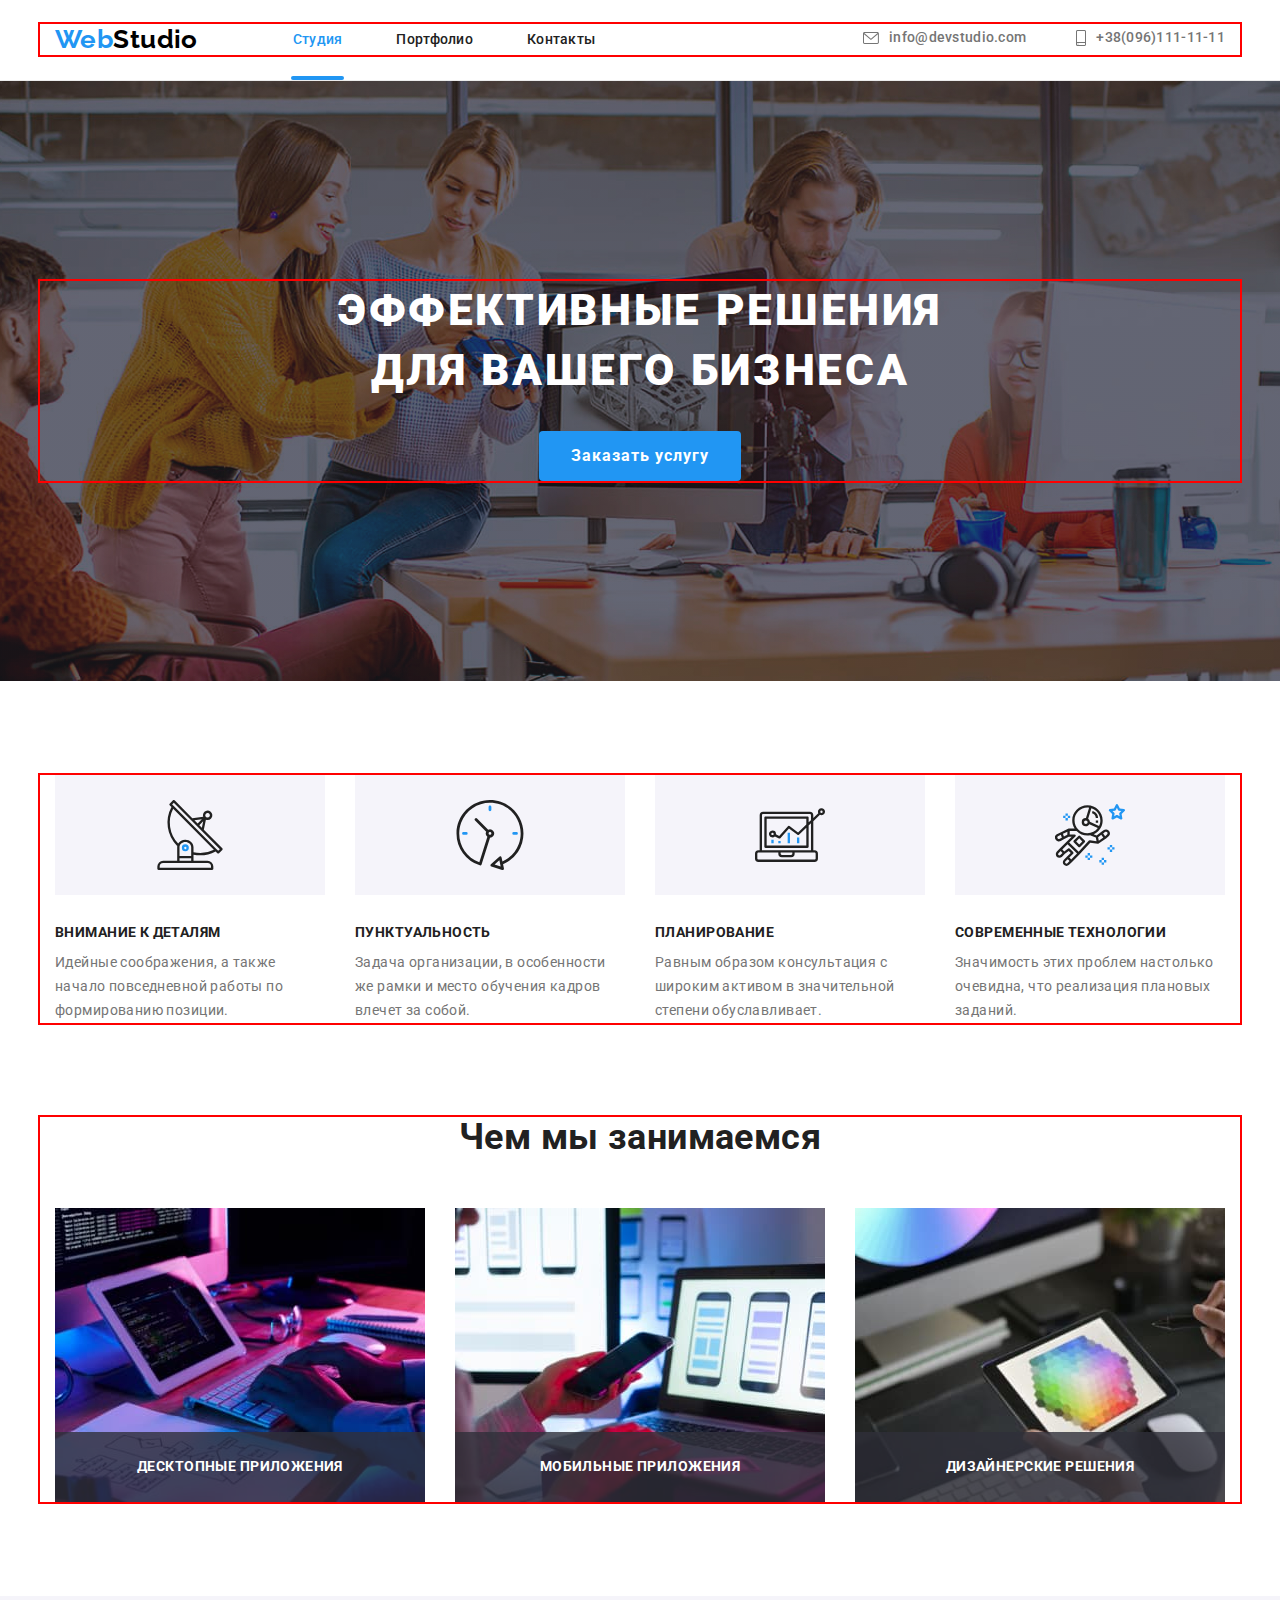
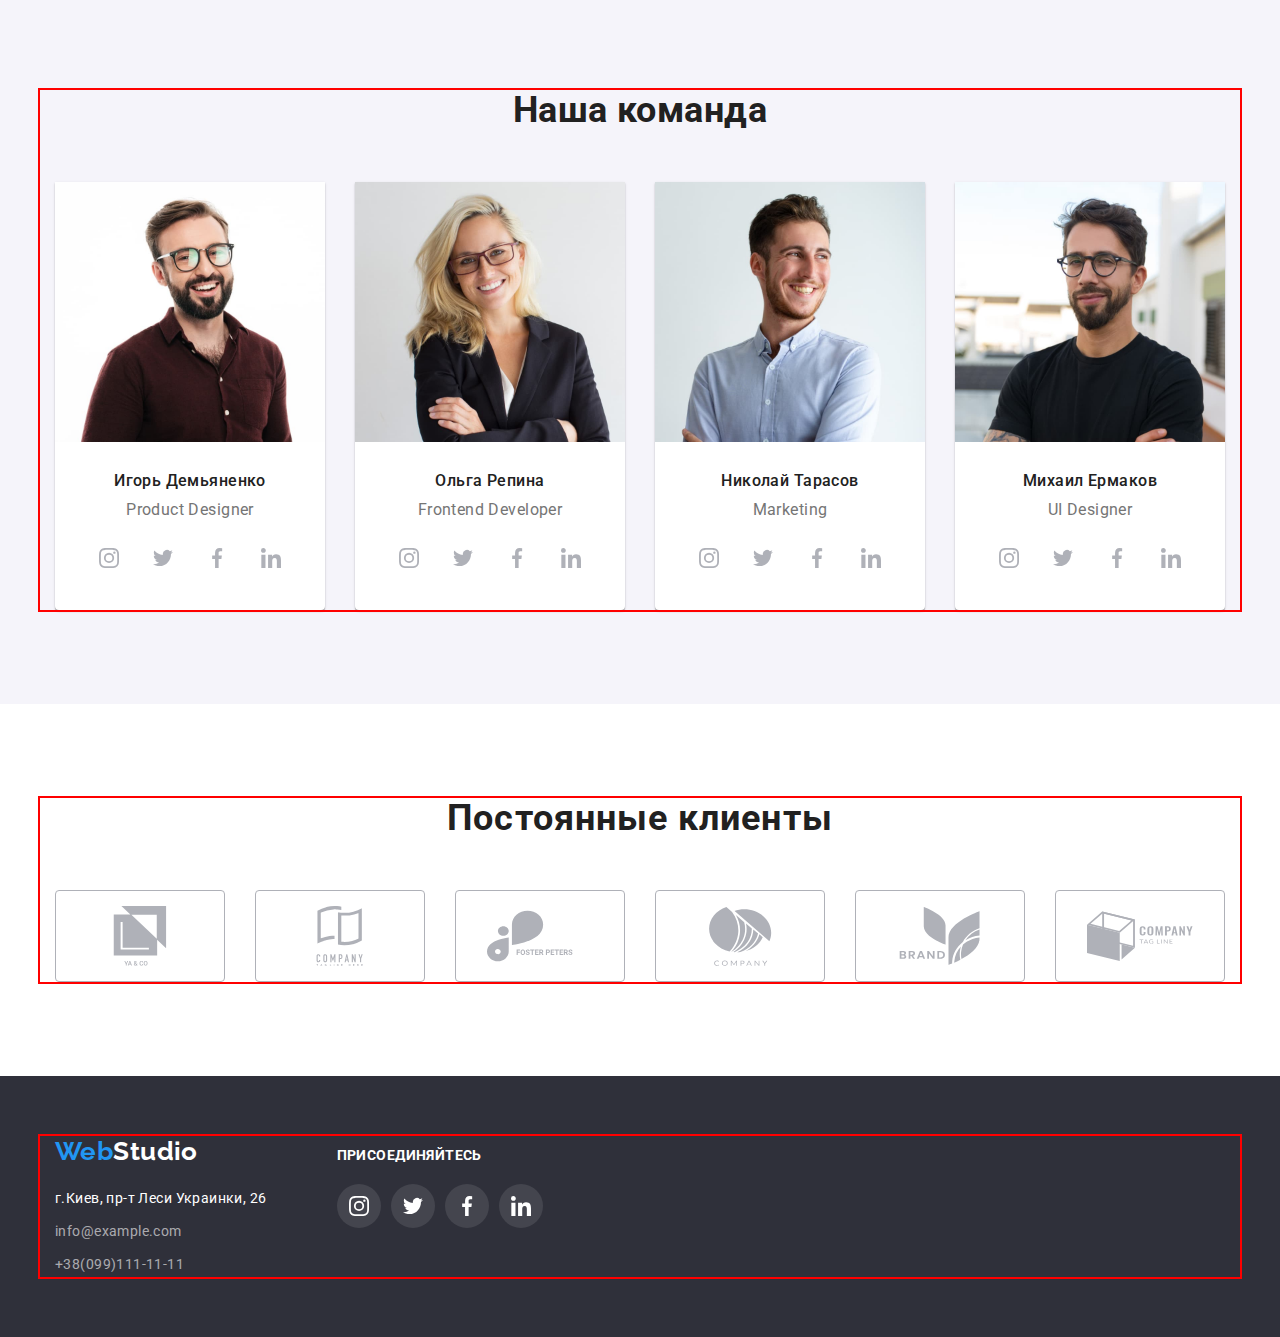
==== commit 12bc3132: "added changes 3" ====
--- a/index.html
+++ b/index.html
@@ -124,21 +124,15 @@
           <ul class="process-list list">
             <li class="process-item">
               <img src="./images/process1.jpg" alt="process1" width="370" />
-              <div class="process-text">
-                <p class="process-text-img">Десктопные приложения</p>
-              </div>
+              <p class="process-text-img">Десктопные приложения</p>
             </li>
             <li class="process-item">
               <img src="./images/process2.jpg" alt="process2" width="370" />
-              <div class="process-text">
-                <p class="process-text-img">Мобильные приложения</p>
-              </div>
+              <p class="process-text-img">Мобильные приложения</p>
             </li>
             <li class="process-item">
               <img src="./images/process3.jpg" alt="process3" width="370" />
-              <div class="process-text">
-                <p class="process-text-img">Дизайнерские решения</p>
-              </div>
+              <p class="process-text-img">Дизайнерские решения</p>
             </li>
           </ul>
         </div>
--- a/css/styles.css
+++ b/css/styles.css
@@ -15,6 +15,7 @@
   --icon-footer-background: rgba(255, 255, 255, 0.1);
   --backdrop-color: rgba(0, 0, 0, 0.2);
   --overlay-background: rgba(33, 150, 243, 0.9);
+  --img-text-background: rgba(47, 48, 58, 0.8);
 }
 
 body {
@@ -190,9 +191,8 @@
 
   opacity: 1;
   visibility: visible;
-  transition: opacity 300ms cubic-bezier(0.4, 0, 0.2, 1),
-    visability 250ms cubic-bezier(0.4, 0, 0.2, 1),
-    transform 250ms cubic-bezier(0.4, 0, 0.2, 1);
+  transition: opacity 250ms cubic-bezier(0.4, 0, 0.2, 1),
+    visibility 250ms cubic-bezier(0.4, 0, 0.2, 1);
 }
 .backdrop.is-hidden {
   opacity: 0;
@@ -289,6 +289,7 @@
 }
 .peculiarities-title {
   font-weight: 700;
+  font-size: 14px;
   line-height: 1.14;
   text-transform: uppercase;
   margin-bottom: 10px;
@@ -318,19 +319,18 @@
 .process-item:not(:last-child) {
   margin-right: 30px;
 }
-.process-text {
+.process-text-img {
   position: absolute;
+  display: flex;
+  justify-content: center;
+  align-items: center;
   bottom: 0;
   width: 370px;
   height: 70px;
-  background-color: rgba(47, 48, 58, 0.8);
-}
-.process-text-img {
-  margin-top: 27px;
   font-weight: 700;
   line-height: 1.14;
-  text-align: center;
   text-transform: uppercase;
+  background-color: var(--img-text-background);
   color: var(--special-text-color);
 }
 /* ---------------------------------Team----------------------------------- */
@@ -431,7 +431,8 @@
   border: 1px solid var(--icon-color);
   border-radius: 4px;
 
-  transition: color 250ms cubic-bezier(0.4, 0, 0.2, 1);
+  transition: color 250ms cubic-bezier(0.4, 0, 0.2, 1),
+    border 250ms cubic-bezier(0.4, 0, 0.2, 1);
 }
 .clients-icon {
   fill: currentColor;
@@ -468,7 +469,8 @@
   padding: 6px 22px;
 
   transition: background-color 250ms cubic-bezier(0.4, 0, 0.2, 1),
-    color 250ms cubic-bezier(0.4, 0, 0.2, 1);
+    color 250ms cubic-bezier(0.4, 0, 0.2, 1),
+    box-shadow 250ms cubic-bezier(0.4, 0, 0.2, 1);
 }
 .portfolio-btn:hover,
 .portfolio-btn:focus {
@@ -503,7 +505,8 @@
   transform: translateY(100%);
   transition: transform 250ms cubic-bezier(0.4, 0, 0.2, 1);
 }
-.portfolio-box:hover .portfolio-overlay {
+.portfolio-link:hover .portfolio-overlay,
+.portfolio-link:focus .portfolio-overlay {
   height: 294px;
   transform: translateY(0);
 }
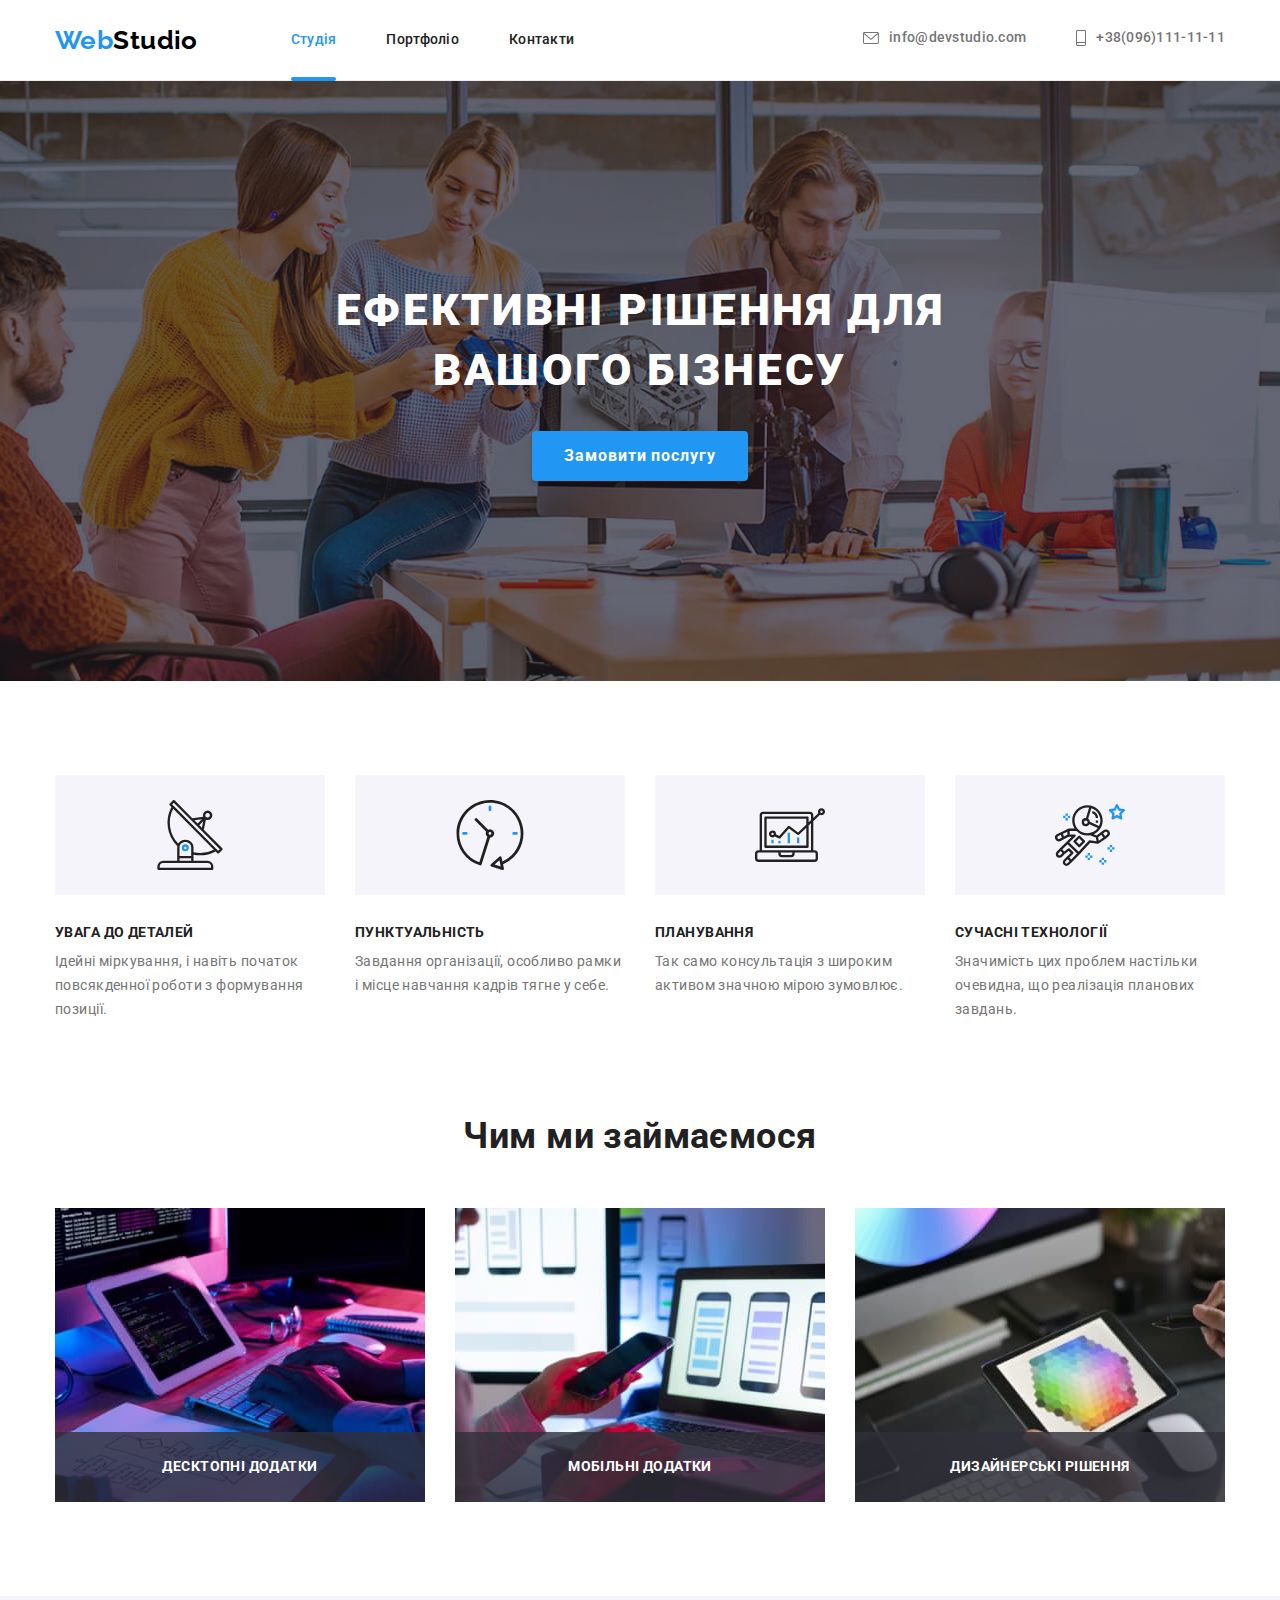
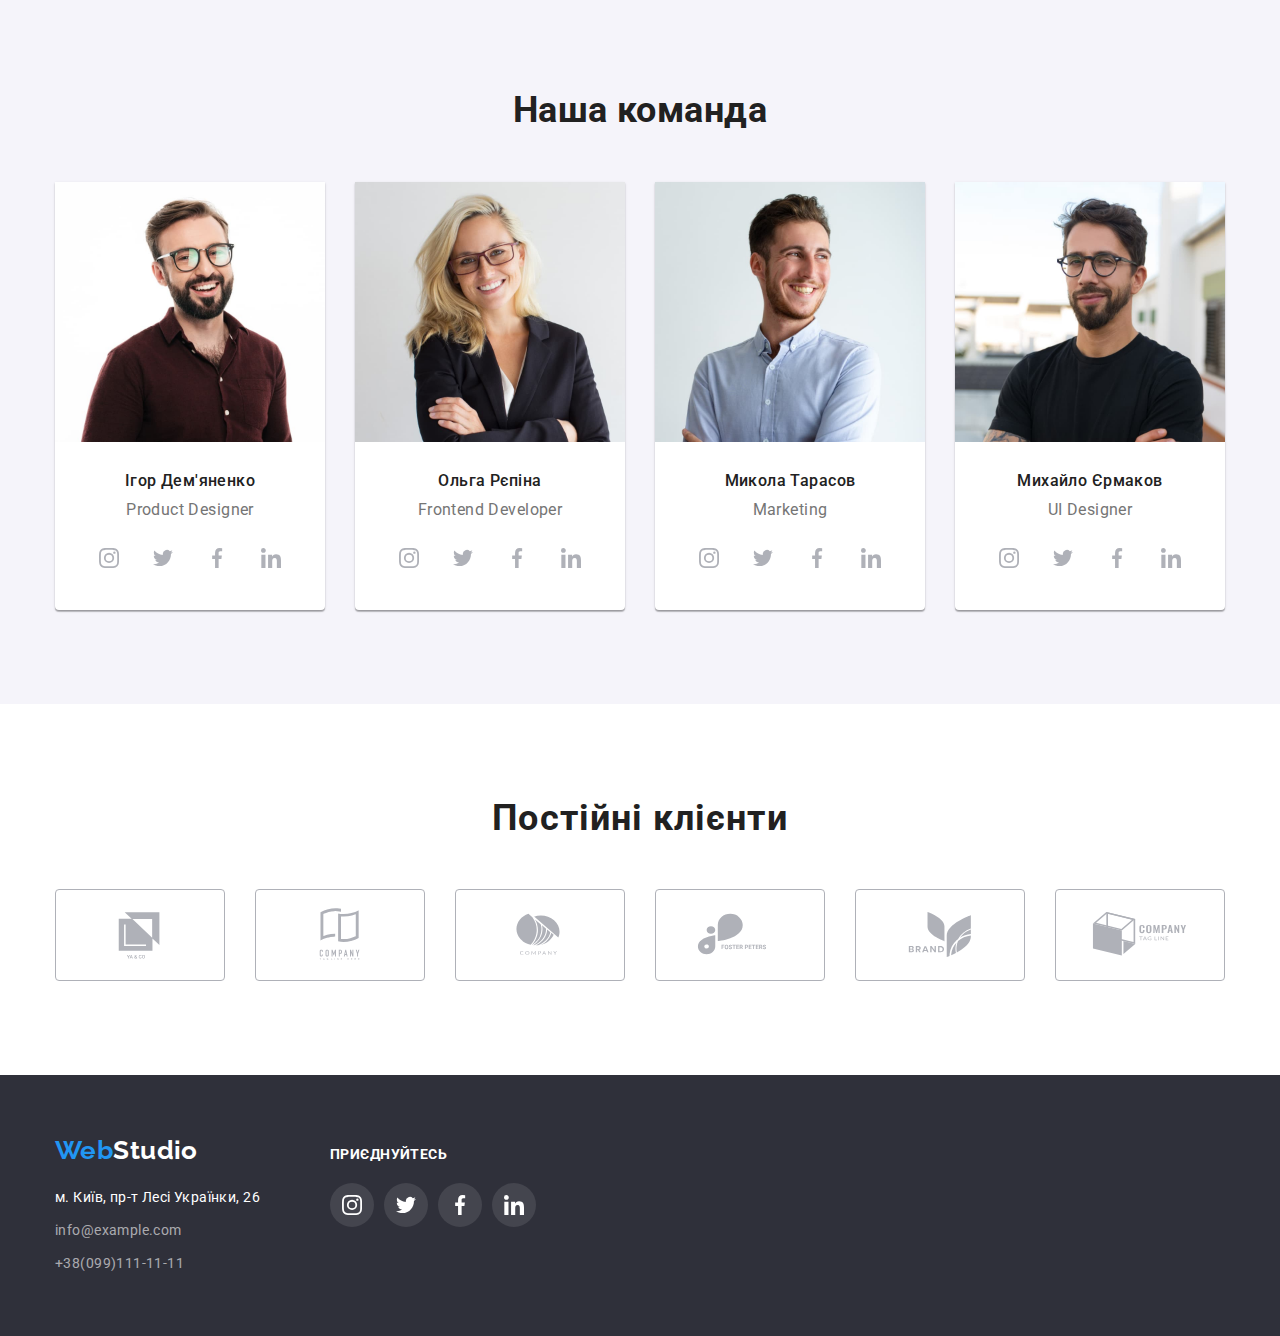
==== commit 3f257c80: "added changes 1" ====
--- a/index.html
+++ b/index.html
@@ -1,10 +1,10 @@
 <!DOCTYPE html>
-<html lang="en">
+<html lang="uk">
   <head>
     <meta charset="UTF-8" />
     <meta http-equiv="X-UA-Compatible" content="IE=edge" />
     <meta name="viewport" content="width=device-width, initial-scale=1.0" />
-    <title>Document</title>
+    <title>Webstudio</title>
     <link rel="preconnect" href="https://fonts.googleapis.com" />
     <link rel="preconnect" href="https://fonts.gstatic.com" crossorigin />
     <link
@@ -27,19 +27,19 @@
           <span class="part-logo link">Web</span>Studio
         </a>
         <nav class="header-navigation">
-          <ul class="nav-site list">
+          <ul class="nav-site">
             <li class="nav-item">
-              <a href="./index.html" class="nav-link link current">Студия</a>
+              <a href="./index.html" class="nav-link link current">Студія</a>
             </li>
             <li class="nav-item">
-              <a href="./portfolio.html" class="nav-link link">Портфолио</a>
+              <a href="./portfolio.html" class="nav-link link">Портфоліо</a>
             </li>
             <li class="nav-item">
-              <a href="./index.html" class="nav-link link">Контакты</a>
+              <a href="./index.html" class="nav-link link">Контакти</a>
             </li>
           </ul>
         </nav>
-        <ul class="header-contacts list">
+        <ul class="header-contacts">
           <li class="contacts-item">
             <a
               href="mailto:info@devstudio.com"
@@ -68,51 +68,54 @@
     <main>
       <section class="hero">
         <div class="container">
-            <h1 class="hero-title">Эффективные решения для вашего бизнеса</h1>
-            <button class="hero-btn" type="button" data-modal-open>Заказать услугу</button>
-            <div class="backdrop is-hidden" data-modal>
-              <div class="modal">
-                <p>Lorem, ipsum dolor sit amet consectetur adipisicing elit. Mollitia, quam?</p>
-                <button class="modal-btn" data-modal-close>
-                  <svg class="modal-exit-icon" height="18" width="18">
-                    <use href="./images/icons.svg#icon-cross"></use>
-                  </svg>
-                </button>
-              </div>
+          <h1 class="hero-title">Ефективні рішення для вашого бізнесу</h1>
+          <button class="hero-btn" type="button" data-modal-open>
+            Замовити послугу
+          </button>
+          <div class="backdrop is-hidden" data-modal>
+            <div class="modal">
+              <p>
+                Lorem, ipsum dolor sit amet consectetur adipisicing elit.
+                Mollitia, quam?
+              </p>
+              <button class="modal-btn" data-modal-close>
+                <svg class="modal-exit-icon" height="18" width="18">
+                  <use href="./images/icons.svg#icon-сross"></use>
+                </svg>
+              </button>
             </div>
           </div>
         </div>
       </section>
       <section class="peculiarities section">
         <div class="container">
-          <h2 class="visually-hidden">Наши преимущества</h2>
-          <ul class="peculiarities-list list">
+          <h2 class="visually-hidden">Наші переваги</h2>
+          <ul class="peculiarities-list">
             <li class="peculiarities-item icon-antenna">
-              <h3 class="peculiarities-title">Внимание к деталям</h3>
+              <h3 class="peculiarities-title">Увага до деталей</h3>
               <p class="peculiarities-text">
-                Идейные соображения, а также начало повседневной работы по
-                формированию позиции.
+                Ідейні міркування, і навіть початок повсякденної роботи з
+                формування позиції.
               </p>
             </li>
             <li class="peculiarities-item icon-clock">
-              <h3 class="peculiarities-title">Пунктуальность</h3>
+              <h3 class="peculiarities-title">Пунктуальність</h3>
               <p class="peculiarities-text">
-                Задача организации, в особенности же рамки и место обучения
-                кадров влечет за собой.
+                Завдання організації, особливо рамки і місце навчання кадрів
+                тягне у себе.
               </p>
             </li>
             <li class="peculiarities-item icon-diagram">
-              <h3 class="peculiarities-title">Планирование</h3>
+              <h3 class="peculiarities-title">Планування</h3>
               <p class="peculiarities-text">
-                Равным образом консультация с широким активом в значительной
-                степени обуславливает.
+                Так само консультація з широким активом значною мірою зумовлює.
               </p>
             </li>
             <li class="peculiarities-item icon-astronaut">
-              <h3 class="peculiarities-title">Современные технологии</h3>
+              <h3 class="peculiarities-title">Сучасні технології</h3>
               <p class="peculiarities-text">
-                Значимость этих проблем настолько очевидна, что реализация
-                плановых заданий.
+                Значимість цих проблем настільки очевидна, що реалізація
+                планових завдань.
               </p>
             </li>
           </ul>
@@ -120,19 +123,19 @@
       </section>
       <section class="process section">
         <div class="container">
-          <h2 class="process-title">Чем мы занимаемся</h2>
-          <ul class="process-list list">
+          <h2 class="process-title">Чим ми займаємося</h2>
+          <ul class="process-list">
             <li class="process-item">
               <img src="./images/process1.jpg" alt="process1" width="370" />
-              <p class="process-text-img">Десктопные приложения</p>
+              <p class="process-text-img">Десктопні додатки</p>
             </li>
             <li class="process-item">
               <img src="./images/process2.jpg" alt="process2" width="370" />
-              <p class="process-text-img">Мобильные приложения</p>
+              <p class="process-text-img">Мобільні додатки</p>
             </li>
             <li class="process-item">
               <img src="./images/process3.jpg" alt="process3" width="370" />
-              <p class="process-text-img">Дизайнерские решения</p>
+              <p class="process-text-img">Дизайнерські рішення</p>
             </li>
           </ul>
         </div>
@@ -140,7 +143,7 @@
       <section class="team section">
         <div class="container">
           <h2 class="team-title">Наша команда</h2>
-          <ul class="team-list list">
+          <ul class="team-list">
             <li class="team-item">
               <img
                 src="./images/member1.jpg"
@@ -148,9 +151,9 @@
                 width="270"
               />
               <div class="team-wrap">
-                <h3 class="team-name">Игорь Демьяненко</h3>
+                <h3 class="team-name">Ігор Дем'яненко</h3>
                 <p class="team-post">Product Designer</p>
-                <ul class="team-soc-list list">
+                <ul class="team-soc-list">
                   <li class="team-soc-item">
                     <a href="" class="team-soc-link link"
                       ><svg class="team-soc-icon" width="20" height="20">
@@ -189,9 +192,9 @@
                 width="270"
               />
               <div class="team-wrap">
-                <h3 class="team-name">Ольга Репина</h3>
+                <h3 class="team-name">Ольга Рєпіна</h3>
                 <p class="team-post">Frontend Developer</p>
-                <ul class="team-soc-list list">
+                <ul class="team-soc-list">
                   <li class="team-soc-item">
                     <a href="" class="team-soc-link link">
                       <svg class="team-soc-icon" width="20" height="20">
@@ -226,9 +229,9 @@
             <li class="team-item">
               <img src="./images/member3.jpg" alt="Marketing" />
               <div class="team-wrap">
-                <h3 class="team-name">Николай Тарасов</h3>
+                <h3 class="team-name">Микола Тарасов</h3>
                 <p class="team-post">Marketing</p>
-                <ul class="team-soc-list list">
+                <ul class="team-soc-list">
                   <li class="team-soc-item">
                     <a href="" class="team-soc-link link">
                       <svg class="team-soc-icon" width="20" height="20">
@@ -263,9 +266,9 @@
             <li class="team-item">
               <img src="./images/member4.jpg" alt="UI Designer" />
               <div class="team-wrap">
-                <h3 class="team-name">Михаил Ермаков</h3>
+                <h3 class="team-name">Михайло Єрмаков</h3>
                 <p class="team-post">UI Designer</p>
-                <ul class="team-soc-list list">
+                <ul class="team-soc-list">
                   <li class="team-soc-item">
                     <a href="" class="team-soc-link link">
                       <svg class="team-soc-icon" width="20" height="20">
@@ -302,8 +305,8 @@
       </section>
       <section class="clients section">
         <div class="container">
-          <h2 class="clients-title">Постоянные клиенты</h2>
-          <ul class="clients-list list">
+          <h2 class="clients-title">Постійні клієнти</h2>
+          <ul class="clients-list">
             <li class="clients-item">
               <a href="" class="clients-link link">
                 <svg class="clients-icon" width="106" height="60">
@@ -357,14 +360,14 @@
             ><span class="part-logo link">Web</span>Studio</a
           >
           <address class="footer-adress">
-            <ul class="footer-list list">
+            <ul class="footer-list">
               <li class="footer-item">
                 <a
                   href="https://goo.gl/maps/v1KAyS35C7DuLcZs7"
                   target="_blank"
                   rel="noopener nofollow noreferrer"
                   class="footer-map link"
-                  >г.Киев, пр-т Леси Украинки, 26
+                  >м. Київ, пр-т Лесі Українки, 26
                 </a>
               </li>
               <li class="footer-item">
@@ -381,8 +384,8 @@
           </address>
         </div>
         <div class="">
-          <p class="footer-soc-title">присоединяйтесь</p>
-          <ul class="footer-soc-list list">
+          <p class="footer-soc-title">приєднуйтесь</p>
+          <ul class="footer-soc-list">
             <li class="footer-soc-item">
               <a href="" class="footer-soc-link link">
                 <svg class="footer-soc-icon" width="20" height="20">
--- a/css/styles.css
+++ b/css/styles.css
@@ -35,6 +35,7 @@
   margin: 0;
 }
 ul {
+  list-style: none;
   margin: 0;
   padding: 0;
 }
@@ -58,12 +59,6 @@
   width: 1200px;
   padding: 0 15px;
   margin: 0 auto;
-  outline: 2px solid red;
-}
-.list {
-  list-style: none;
-  padding-left: 0;
-  margin: 0;
 }
 .link {
   text-decoration: none;
@@ -86,8 +81,6 @@
 /* -----------------------Header-------------------- */
 .header {
   border-bottom: 1px solid var(--line-color);
-  padding-bottom: 25px;
-  padding-top: 24px;
 }
 .header-container {
   display: flex;
@@ -111,8 +104,9 @@
   margin-right: 50px;
 }
 .nav-link {
+  display: block;
   position: relative;
-  padding: 32px 2px;
+  padding: 32px 0;
   font-weight: 500;
   line-height: 1.14;
   letter-spacing: 0.02em;
@@ -166,6 +160,7 @@
 }
 /* ----------------------Hero--------------------- */
 .hero {
+  text-align: center;
   background: var(--hero-background);
   background-image: linear-gradient(
       rgba(47, 48, 58, 0.4),
@@ -173,7 +168,6 @@
     ),
     url(../images/hero-bg.jpg);
   max-width: 1600px;
-  height: 600px;
   margin: 0 auto;
   background-repeat: no-repeat;
   background-size: cover;
@@ -234,7 +228,7 @@
   letter-spacing: 0.06em;
   text-transform: uppercase;
   color: var(--special-text-color);
-  width: 696px;
+  max-width: 696px;
   margin: 0 auto;
   margin-bottom: 30px;
 }
@@ -244,13 +238,13 @@
   font-size: 16px;
   line-height: 1.87;
   display: flex;
-  align-items: center;
   text-align: center;
   letter-spacing: 0.06em;
   cursor: pointer;
   color: var(--special-text-color);
   background-color: var(--accent-color);
   padding: 10px 32px;
+  box-shadow: 0px 4px 4px rgba(0, 0, 0, 0.15);
 
   transition: background-color 250ms cubic-bezier(0.4, 0, 0.2, 1),
     color 250ms cubic-bezier(0.4, 0, 0.2, 1);
@@ -325,8 +319,8 @@
   justify-content: center;
   align-items: center;
   bottom: 0;
-  width: 370px;
-  height: 70px;
+  min-width: 370px;
+  min-height: 70px;
   font-weight: 700;
   line-height: 1.14;
   text-transform: uppercase;
@@ -350,7 +344,7 @@
   margin-bottom: 50px;
 }
 .team-item {
-  width: 270px;
+  flex-basis: calc((100% - 3 * 30px) / 4);
   background-color: var(--special-text-color);
   box-shadow: 0px 1px 3px rgba(0, 0, 0, 0.12), 0px 1px 1px rgba(0, 0, 0, 0.14),
     0px 2px 1px rgba(0, 0, 0, 0.2);
@@ -484,6 +478,20 @@
   border: 1px solid var(--border-color);
   border-top: none;
 }
+.portfolio-item {
+  flex-basis: calc((100% - 2 * 30px) / 3);
+}
+.portfolio-link {
+  width: 370px;
+  display: block;
+
+  transition: box-shadow 250ms cubic-bezier(0.4, 0, 0.2, 1);
+}
+.portfolio-link:hover,
+.portfolio-link:focus {
+  box-shadow: 0px 1px 1px rgba(0, 0, 0, 0.12), 0px 4px 4px rgba(0, 0, 0, 0.06),
+    1px 4px 6px rgba(0, 0, 0, 0.16);
+}
 .portfolio-box {
   position: relative;
   overflow: hidden;
@@ -510,18 +518,7 @@
   height: 294px;
   transform: translateY(0);
 }
-.portfolio-link {
-  width: 370px;
-  display: block;
-
-  transition: box-shadow 250ms cubic-bezier(0.4, 0, 0.2, 1);
-}
-
-.portfolio-link:hover,
-.portfolio-link:focus {
-  box-shadow: 0px 1px 1px rgba(0, 0, 0, 0.12), 0px 4px 4px rgba(0, 0, 0, 0.06),
-    1px 4px 6px rgba(0, 0, 0, 0.16);
-}
+
 /* .portfolio-item {
   width: 370px;
 }
@@ -595,7 +592,7 @@
   font-weight: 700;
   line-height: 1.14em;
   text-transform: uppercase;
-  color: #ffffff;
+  color: var(--special-text-color);
 }
 .footer-soc-list {
   display: flex;
